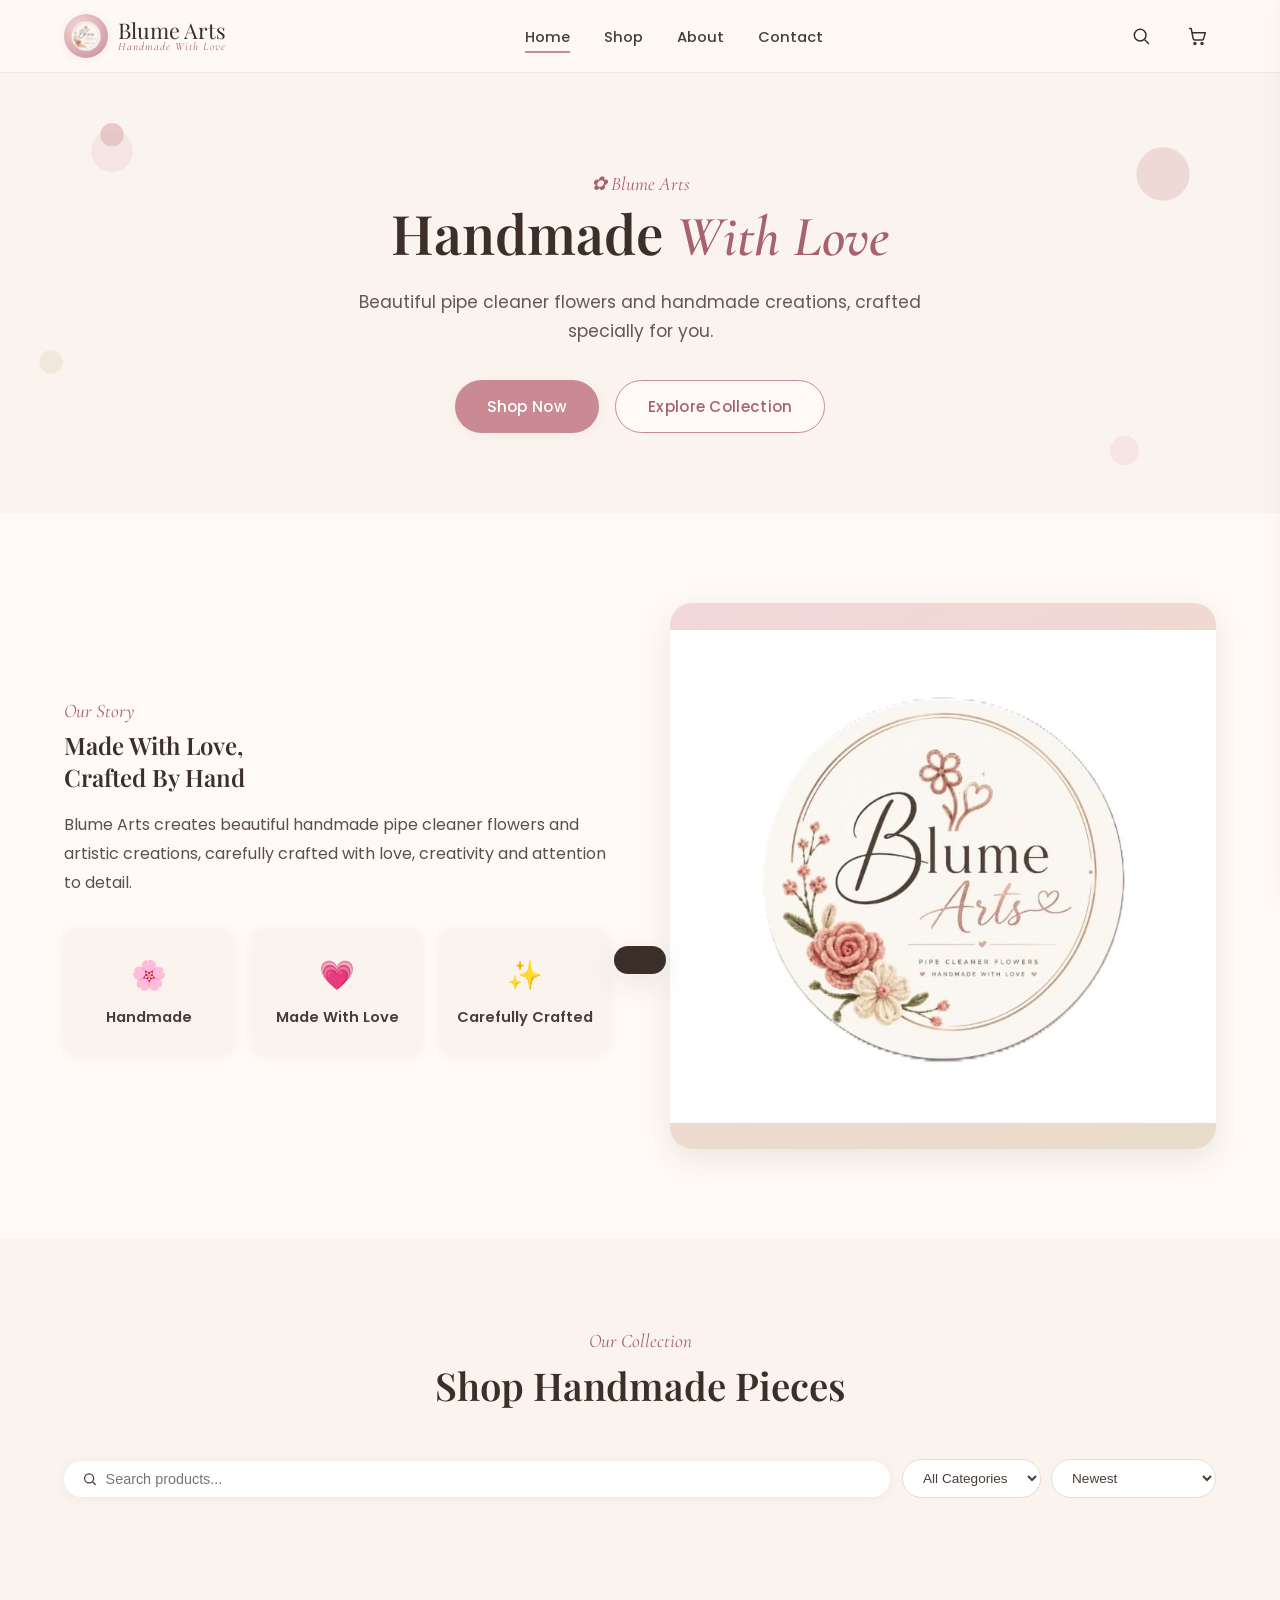
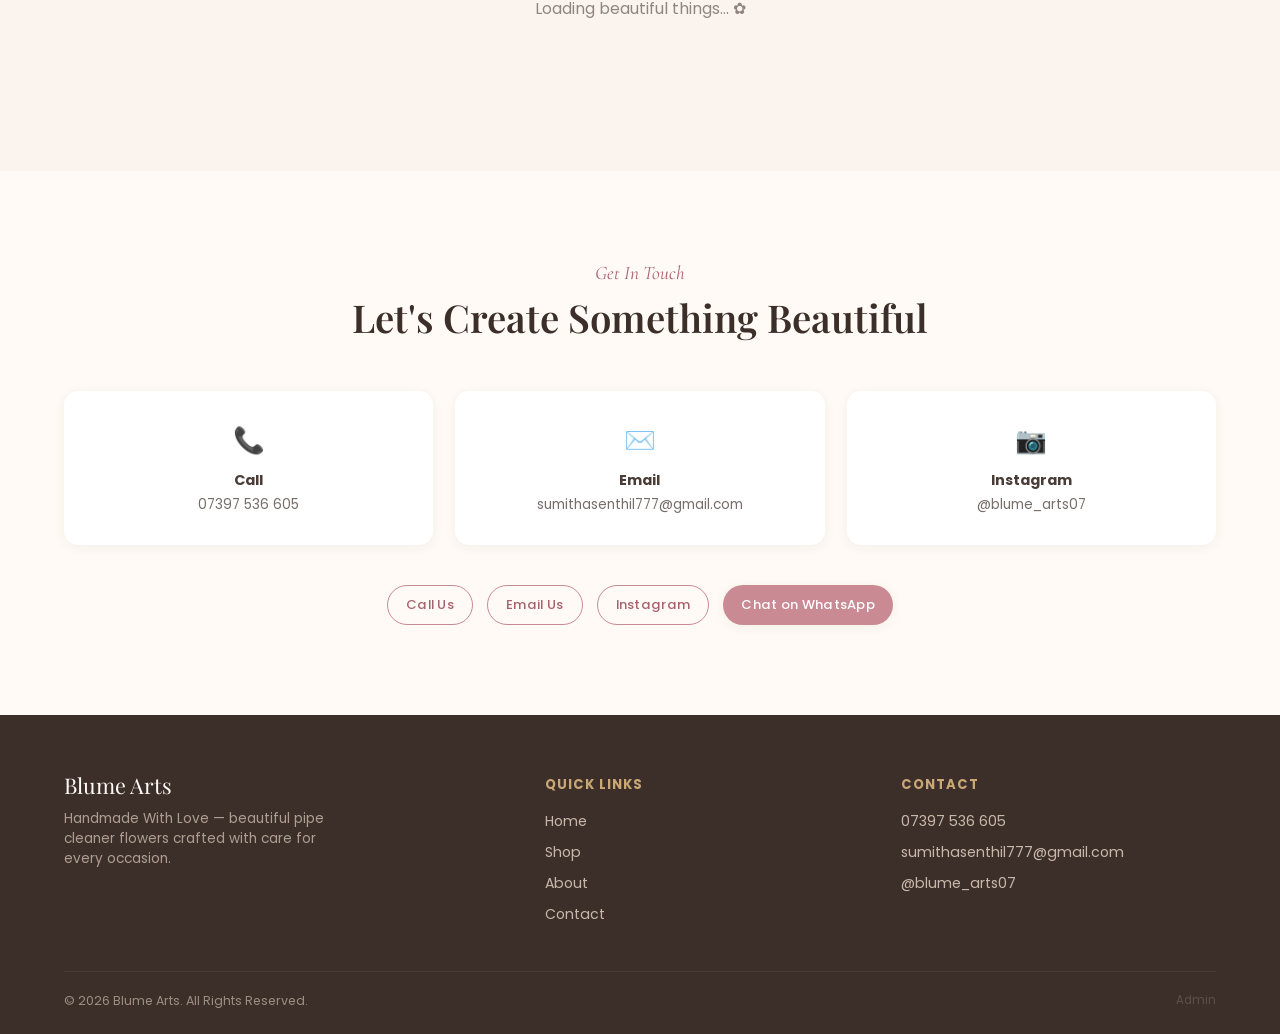
==== index.html @ 1208dd24 "first commit" ====
<!DOCTYPE html>
<html lang="en">
<head>
<meta charset="UTF-8">
<meta name="viewport" content="width=device-width, initial-scale=1.0">
<title>Blume Arts | Handmade Pipe Cleaner Flowers</title>
<meta name="description" content="Handmade pipe cleaner flowers and artistic creations, crafted with love by Blume Arts.">
<link rel="manifest" href="manifest.json">
<meta name="theme-color" content="#c98a94">
<link rel="stylesheet" href="css/style.css">
</head>
<body>

<!-- HEADER -->
<header>
  <nav class="nav">
    <a href="#home" class="brand">
      <div class="brand-mark"><img src="logo1.png" alt=""></div>
      <div class="brand-name">Blume Arts<small>Handmade With Love</small></div>
    </a>
    <ul class="nav-links">
      <li><a href="#home" class="active">Home</a></li>
      <li><a href="#shop">Shop</a></li>
      <li><a href="#about">About</a></li>
      <li><a href="#contact">Contact</a></li>
    </ul>
    <div class="nav-actions">
      <button class="icon-btn" id="searchToggle" aria-label="Search">
        <svg viewBox="0 0 24 24" fill="none" stroke-width="1.8" stroke-linecap="round"><circle cx="11" cy="11" r="7"/><path d="M21 21l-4.3-4.3"/></svg>
      </button>
      <button class="icon-btn" id="cartToggle" aria-label="Cart">
        <svg viewBox="0 0 24 24" fill="none" stroke-width="1.8" stroke-linecap="round" stroke-linejoin="round"><path d="M3 3h2l2.4 12.2a2 2 0 0 0 2 1.6h8.6a2 2 0 0 0 2-1.6L22 8H6"/><circle cx="9.5" cy="21" r="1.2"/><circle cx="18" cy="21" r="1.2"/></svg>
        <span class="badge" id="cartBadge" style="display:none">0</span>
      </button>
      <button class="hamburger" id="hamburger" aria-label="Menu"><span></span><span></span><span></span></button>
    </div>
  </nav>
  <div class="mobile-menu" id="mobileMenu">
    <a href="#home">Home</a><a href="#shop">Shop</a><a href="#about">About</a><a href="#contact">Contact</a>
  </div>
</header>

<!-- HERO -->
<section class="hero" id="home">
  <svg class="hero-petal p1" viewBox="0 0 60 60"><circle cx="30" cy="30" r="18" fill="#f3d7d9"/><circle cx="30" cy="16" r="10" fill="#c98a94" opacity=".8"/></svg>
  <svg class="hero-petal p2" viewBox="0 0 60 60"><circle cx="30" cy="30" r="14" fill="#e9dcc9"/></svg>
  <svg class="hero-petal p3" viewBox="0 0 60 60"><circle cx="30" cy="30" r="20" fill="#c98a94" opacity=".5"/></svg>
  <svg class="hero-petal p4" viewBox="0 0 60 60"><circle cx="30" cy="30" r="16" fill="#f3d7d9"/></svg>
  <div class="container hero-content">
    <span class="eyebrow">✿ Blume Arts</span>
    <h1>Handmade <span class="script">With Love</span></h1>
    <p>Beautiful pipe cleaner flowers and handmade creations, crafted specially for you.</p>
    <div class="hero-actions">
      <a href="#shop" class="btn btn-primary">Shop Now</a>
      <a href="#shop" class="btn btn-outline">Explore Collection</a>
    </div>
  </div>
</section>

<!-- ABOUT -->
<section class="about" id="about">
  <div class="container about-grid">
    <div class="about-text">
      <span class="eyebrow">Our Story</span>
      <h2>Made With Love,<br>Crafted By Hand</h2>
      <p>Blume Arts creates beautiful handmade pipe cleaner flowers and artistic creations, carefully crafted with love, creativity and attention to detail.</p>
      <div class="feature-cards">
        <div class="feature-card"><span class="emoji">🌸</span><h4>Handmade</h4></div>
        <div class="feature-card"><span class="emoji">💗</span><h4>Made With Love</h4></div>
        <div class="feature-card"><span class="emoji">✨</span><h4>Carefully Crafted</h4></div>
      </div>
    </div>
    <div class="about-visual"><span class="script"><img src="logo.jpeg" width="1000px" alt=""></span></div>
  </div>
</section>

<!-- SHOP -->
<section id="shop">
  <div class="container">
    <div class="section-title">
      <span class="eyebrow">Our Collection</span>
      <h2>Shop Handmade Pieces</h2>
    </div>
    <div class="shop-controls">
      <div class="search-box">
        <svg width="16" height="16" viewBox="0 0 24 24" fill="none" stroke="#4a3d38" stroke-width="2"><circle cx="11" cy="11" r="7"/><path d="M21 21l-4.3-4.3"/></svg>
        <input type="text" id="searchInput" placeholder="Search products...">
      </div>
      <div class="filter-row">
        <select id="categoryFilter"><option value="">All Categories</option></select>
        <select id="sortFilter">
          <option value="newest">Newest</option>
          <option value="featured">Featured</option>
          <option value="price-asc">Price: Low to High</option>
          <option value="price-desc">Price: High to Low</option>
        </select>
      </div>
    </div>
    <div class="product-grid" id="productGrid">
      <div class="empty-state">Loading beautiful things... ✿</div>
    </div>
  </div>
</section>

<!-- CONTACT -->
<section id="contact" style="background:var(--ivory)">
  <div class="container">
    <div class="section-title">
      <span class="eyebrow">Get In Touch</span>
      <h2>Let's Create Something Beautiful</h2>
    </div>
    <div class="contact-grid">
      <div class="contact-card"><div class="ic">📞</div><h4>Call</h4><p id="contactPhone">07397 536 605</p></div>
      <div class="contact-card"><div class="ic">✉️</div><h4>Email</h4><p id="contactEmail">sumithasenthil777@gmail.com</p></div>
      <div class="contact-card"><div class="ic">📷</div><h4>Instagram</h4><p id="contactInsta">@blume_arts07</p></div>
    </div>
    <div class="contact-actions">
      <a href="#" id="callBtn" class="btn btn-outline btn-sm">Call Us</a>
      <a href="#" id="emailBtn" class="btn btn-outline btn-sm">Email Us</a>
      <a href="#" id="instaBtn" class="btn btn-outline btn-sm" target="_blank" rel="noopener">Instagram</a>
      <a href="#" id="waBtn" class="btn btn-primary btn-sm" target="_blank" rel="noopener">Chat on WhatsApp</a>
    </div>
  </div>
</section>

<!-- FOOTER -->
<footer>
  <div class="container">
    <div class="footer-grid">
      <div class="footer-brand">
        <div class="brand-name">Blume Arts</div>
        <p id="footerText">Handmade With Love — beautiful pipe cleaner flowers crafted with care for every occasion.</p>
      </div>
      <div>
        <h5>Quick Links</h5>
        <ul><li><a href="#home">Home</a></li><li><a href="#shop">Shop</a></li><li><a href="#about">About</a></li><li><a href="#contact">Contact</a></li></ul>
      </div>
      <div>
        <h5>Contact</h5>
        <ul><li id="footerPhone">07397 536 605</li><li id="footerEmail">sumithasenthil777@gmail.com</li><li><a id="footerInsta" href="#" target="_blank">@blume_arts07</a></li></ul>
      </div>
    </div>
    <div class="footer-bottom">
      <span>© 2026 Blume Arts. All Rights Reserved.</span>
      <a href="admin.html" class="admin-link">Admin</a>
    </div>
  </div>
</footer>

<!-- CART DRAWER -->
<div class="drawer-overlay" id="drawerOverlay"></div>
<aside class="cart-drawer" id="cartDrawer">
  <div class="cart-header"><h3>Your Cart</h3><button class="modal-close" id="closeCart">✕</button></div>
  <div class="cart-items" id="cartItems"></div>
  <div class="cart-footer" id="cartFooter" style="display:none">
    <div class="cart-row"><span>Subtotal</span><span id="cartSubtotal">₹0</span></div>
    <div class="cart-row" style="font-size:.78rem;opacity:.65">Delivery details shared on WhatsApp after order.</div>
    <div class="cart-row total"><span>Total</span><span id="cartTotal">₹0</span></div>
    <button class="btn btn-primary btn-block" id="checkoutBtn">Proceed to Checkout</button>
  </div>
</aside>

<!-- PRODUCT DETAIL MODAL -->
<div class="overlay" id="productOverlay">
  <div class="modal" style="max-width:820px">
    <button class="modal-close" id="closeProduct">✕</button>
    <div class="pd-grid">
      <div class="pd-img"><img id="pdImage" src="" alt=""></div>
      <div class="pd-body">
        <h2 id="pdName"></h2>
        <div class="pd-price" id="pdPrice"></div>
        <p class="desc" id="pdDesc"></p>
        <div id="pdOptions"></div>
        <div class="qty-row">
          <span style="font-weight:600;font-size:.85rem">Quantity</span>
          <div class="qty-control">
            <button id="pdMinus">−</button><span id="pdQty">1</span><button id="pdPlus">+</button>
          </div>
        </div>
        <div class="pd-total">Total: <b id="pdTotal">₹0</b></div>
        <div class="pd-actions">
          <button class="btn btn-outline btn-block" id="pdAddCart">Add to Cart</button>
          <button class="btn btn-primary btn-block" id="pdBuyNow">Buy Now</button>
        </div>
      </div>
    </div>
  </div>
</div>

<!-- CHECKOUT MODAL -->
<div class="overlay" id="checkoutOverlay">
  <div class="modal">
    <button class="modal-close" id="closeCheckout">✕</button>
    <div class="steps-bar" id="stepsBar">
      <div class="step-dot active" data-step="1">Order</div>
      <div class="step-dot" data-step="2">Details</div>
      <div class="step-dot" data-step="3">Address</div>
      <div class="step-dot" data-step="4">Notes</div>
      <div class="step-dot" data-step="5">Confirm</div>
    </div>
    <div class="checkout-body">
      <div class="checkout-step active" data-step="1">
        <h3 style="margin-bottom:16px">Order Details</h3>
        <div id="checkoutOrderLines"></div>
      </div>
      <div class="checkout-step" data-step="2">
        <h3 style="margin-bottom:16px">Customer Details</h3>
        <div class="form-row"><div class="form-group"><label>Full Name *</label><input id="custName"></div>
        <div class="form-group"><label>Mobile Number *</label><input id="custMobile" type="tel"></div></div>
        <div class="form-row"><div class="form-group"><label>WhatsApp Number *</label><input id="custWhatsapp" type="tel"></div>
        <div class="form-group"><label>Email</label><input id="custEmail" type="email"></div></div>
      </div>
      <div class="checkout-step" data-step="3">
        <h3 style="margin-bottom:16px">Delivery Address</h3>
        <div class="form-row"><div class="form-group"><label>House / Door No *</label><input id="addrHouse"></div>
        <div class="form-group"><label>Street *</label><input id="addrStreet"></div></div>
        <div class="form-row"><div class="form-group"><label>Area *</label><input id="addrArea"></div>
        <div class="form-group"><label>City *</label><input id="addrCity"></div></div>
        <div class="form-row"><div class="form-group"><label>District *</label><input id="addrDistrict"></div>
        <div class="form-group"><label>State *</label><input id="addrState"></div></div>
        <div class="form-row full"><div class="form-group"><label>Pincode *</label><input id="addrPincode"></div></div>
      </div>
      <div class="checkout-step" data-step="4">
        <h3 style="margin-bottom:16px">Special Instructions</h3>
        <div class="form-group"><label>Any special instructions? (optional)</label><textarea id="specialNotes" rows="5"></textarea></div>
      </div>
      <div class="checkout-step" data-step="5">
        <h3 style="margin-bottom:16px">Final Order Summary</h3>
        <div id="finalSummary"></div>
      </div>
      <div class="checkout-nav">
        <button class="btn btn-outline" id="backStep">Back</button>
        <button class="btn btn-primary" id="nextStep">Continue</button>
      </div>
    </div>
  </div>
</div>

<!-- ORDER CONFIRMATION -->
<div class="overlay" id="confirmOverlay">
  <div class="modal" style="max-width:480px">
    <div class="confirm-box">
      <div class="icon">❤️</div>
      <h2>Your Order Is Almost Complete</h2>
      <p>Your order details have been prepared in WhatsApp.</p>
      <p>Please press Send in WhatsApp to confirm your order.</p>
      <div class="order-id-tag" id="confirmOrderId">BA-00001</div>
      <div class="confirm-actions">
        <button class="btn btn-primary" id="openWhatsappBtn">Open WhatsApp</button>
        <button class="btn btn-outline" id="continueShoppingBtn">Continue Shopping</button>
      </div>
    </div>
  </div>
</div>

<div class="toast" id="toast"></div>

<script type="module" src="js/app.js"></script>
<script>
if ("serviceWorker" in navigator) {
  window.addEventListener("load", () => {
    navigator.serviceWorker.register("service-worker.js").catch(() => {});
  });
}
</script>
</body>
</html>
---- css/style.css ----
@import url('https://fonts.googleapis.com/css2?family=Playfair+Display:ital,wght@0,500;0,600;1,500&family=Cormorant+Garamond:ital,wght@0,600;1,600&family=Poppins:wght@300;400;500;600&display=swap');

:root{
  --cream:#fbf4ee; --ivory:#fffaf5; --blush:#f3d7d9; --dusty-rose:#c98a94;
  --rose-deep:#a8616f; --beige:#e9dcc9; --brown:#3c2f2a; --charcoal:#4a3d38;
  --gold:#c9a876; --white:#fff;
  --shadow-sm:0 2px 12px rgba(60,47,42,.06);
  --shadow-md:0 10px 30px rgba(60,47,42,.10);
  --radius:22px; --radius-sm:14px;
  --script:'Cormorant Garamond', serif; --serif:'Playfair Display', serif; --sans:'Poppins', sans-serif;
}
*{box-sizing:border-box; margin:0; padding:0;}
html{scroll-behavior:smooth;}
body{font-family:var(--sans); color:var(--charcoal); background:var(--cream); overflow-x:hidden;}
img{max-width:100%; display:block;}
a{text-decoration:none; color:inherit;}
ul{list-style:none;}
button{font-family:inherit; cursor:pointer; border:none; background:none;}
.container{max-width:1200px; margin:0 auto; padding:0 24px;}
.script{font-family:var(--script); font-style:italic;}
section{padding:90px 0;}
h1,h2,h3{font-family:var(--serif); font-weight:600; color:var(--brown);}
.eyebrow{font-family:var(--script); font-style:italic; color:var(--rose-deep); font-size:1.2rem; display:block; margin-bottom:6px;}
.section-title{text-align:center; margin-bottom:48px;}
.section-title h2{font-size:2.4rem;}

/* Buttons */
.btn{display:inline-flex; align-items:center; gap:8px; padding:14px 32px; border-radius:50px; font-weight:500; font-size:.95rem; transition:.25s ease; letter-spacing:.3px;}
.btn:active{transform:scale(.96);}
.btn-primary{background:var(--dusty-rose); color:var(--white); box-shadow:var(--shadow-sm);}
.btn-primary:hover{background:var(--rose-deep); box-shadow:var(--shadow-md);}
.btn-outline{border:1.5px solid var(--dusty-rose); color:var(--rose-deep); background:var(--ivory);}
.btn-outline:hover{background:var(--blush);}
.btn-sm{padding:9px 18px; font-size:.82rem; border-radius:40px;}
.btn-block{width:100%; justify-content:center;}

/* Header */
header{position:sticky; top:0; z-index:100; background:rgba(255,250,245,.9); backdrop-filter:blur(10px); box-shadow:0 1px 0 rgba(60,47,42,.06); transition:.3s;}
.nav{display:flex; align-items:center; justify-content:space-between; padding:14px 24px; max-width:1200px; margin:0 auto;}
.brand{display:flex; align-items:center; gap:10px;}
.brand-mark{width:44px; height:44px; border-radius:50%; background:radial-gradient(circle at 35% 30%, var(--blush), var(--dusty-rose)); display:flex; align-items:center; justify-content:center; color:#fff; font-family:var(--script); font-size:1.4rem; box-shadow:var(--shadow-sm);}
.brand-name{font-family:var(--serif); font-size:1.35rem; color:var(--brown); line-height:1;}
.brand-name small{display:block; font-family:var(--script); font-style:italic; font-size:.7rem; color:var(--rose-deep); letter-spacing:1px;}
.nav-links{display:flex; gap:34px;}
.nav-links a{font-size:.92rem; font-weight:500; position:relative; padding:4px 0;}
.nav-links a::after{content:'';position:absolute;left:0;bottom:-2px;height:1.5px;width:0;background:var(--dusty-rose);transition:.25s;}
.nav-links a:hover::after,.nav-links a.active::after{width:100%;}
.nav-actions{display:flex; align-items:center; gap:18px;}
.icon-btn{position:relative; width:38px; height:38px; display:flex; align-items:center; justify-content:center; border-radius:50%; transition:.2s;}
.icon-btn:hover{background:var(--blush);}
.icon-btn svg{width:20px; height:20px; stroke:var(--brown);}
.badge{position:absolute; top:-2px; right:-2px; background:var(--rose-deep); color:#fff; font-size:.62rem; width:17px; height:17px; border-radius:50%; display:flex; align-items:center; justify-content:center;}
.hamburger{display:none;}
.mobile-menu{display:none; flex-direction:column; gap:2px; padding:10px 24px 20px; background:var(--ivory);}
.mobile-menu a{padding:12px 0; border-bottom:1px solid var(--beige); font-weight:500;}
.mobile-menu.open{display:flex;}

/* Hero */
.hero{position:relative; padding:100px 0 80px; overflow:hidden; text-align:center;}
.hero-petal{position:absolute; opacity:.5; animation:float 9s ease-in-out infinite;}
.hero-petal.p1{top:10%; left:6%; width:70px; animation-delay:0s;}
.hero-petal.p2{top:60%; left:2%; width:50px; animation-delay:2s;}
.hero-petal.p3{top:14%; right:6%; width:80px; animation-delay:1s;}
.hero-petal.p4{bottom:8%; right:10%; width:55px; animation-delay:3s;}
@keyframes float{0%,100%{transform:translateY(0) rotate(0deg);}50%{transform:translateY(-18px) rotate(8deg);}}
.hero-content{position:relative; z-index:2; max-width:680px; margin:0 auto; animation:fadeUp .9s ease both;}
@keyframes fadeUp{from{opacity:0; transform:translateY(24px);}to{opacity:1; transform:translateY(0);}}
.hero h1{font-size:3.4rem; line-height:1.15; margin-bottom:18px;}
.hero h1 .script{color:var(--rose-deep); font-size:1.05em;}
.hero p{font-size:1.08rem; color:var(--charcoal); opacity:.85; margin-bottom:34px; line-height:1.7;}
.hero-actions{display:flex; gap:16px; justify-content:center; flex-wrap:wrap;}

/* About / features */
.about{background:var(--ivory);}
.about-grid{display:grid; grid-template-columns:1fr 1fr; gap:60px; align-items:center;}
.about-text p{margin:18px 0 30px; line-height:1.8; color:var(--charcoal); opacity:.9;}
.feature-cards{display:grid; grid-template-columns:repeat(3,1fr); gap:18px;}
.feature-card{background:var(--cream); border-radius:var(--radius-sm); padding:26px 16px; text-align:center; box-shadow:var(--shadow-sm); transition:.3s;}
.feature-card:hover{transform:translateY(-6px); box-shadow:var(--shadow-md);}
.feature-card .emoji{font-size:1.8rem; display:block; margin-bottom:10px;}
.feature-card h4{font-family:var(--sans); font-size:.92rem; font-weight:600;}
.about-visual{aspect-ratio:1/1; border-radius:var(--radius); background:linear-gradient(145deg,var(--blush),var(--beige)); display:flex; align-items:center; justify-content:center; box-shadow:var(--shadow-md);}
.about-visual span{font-family:var(--script); font-style:italic; font-size:2.6rem; color:var(--rose-deep);}

/* Shop */
.shop-controls{display:flex; flex-wrap:wrap; gap:12px; align-items:center; justify-content:space-between; margin-bottom:38px;}
.search-box{flex:1; min-width:220px; display:flex; align-items:center; gap:8px; background:var(--white); border-radius:40px; padding:10px 18px; box-shadow:var(--shadow-sm);}
.search-box input{border:none; outline:none; width:100%; background:none; font-size:.9rem;}
.filter-row{display:flex; gap:10px; flex-wrap:wrap;}
select{padding:10px 16px; border-radius:40px; border:1px solid var(--beige); background:var(--white); font-size:.85rem; color:var(--charcoal);}
.product-grid{display:grid; grid-template-columns:repeat(auto-fill,minmax(250px,1fr)); gap:26px;}
.product-card{background:var(--white); border-radius:var(--radius); overflow:hidden; box-shadow:var(--shadow-sm); transition:.35s; opacity:0; animation:fadeUp .6s ease forwards;}
.product-card:hover{transform:translateY(-8px); box-shadow:var(--shadow-md);}
.product-img-wrap{aspect-ratio:1/1; overflow:hidden; position:relative; background:var(--blush);}
.product-img-wrap img{width:100%; height:100%; object-fit:cover; transition:.5s;}
.product-card:hover .product-img-wrap img{transform:scale(1.08);}
.product-badge{position:absolute; top:12px; left:12px; background:var(--gold); color:#fff; font-size:.68rem; padding:4px 10px; border-radius:20px; font-weight:600;}
.product-info{padding:18px 18px 20px;}
.product-info h3{font-size:1.02rem; font-family:var(--sans); font-weight:600; margin-bottom:4px;}
.product-info .desc{font-size:.82rem; color:var(--charcoal); opacity:.7; margin-bottom:10px; min-height:34px;}
.price-row{display:flex; align-items:center; justify-content:space-between; margin-bottom:14px;}
.price{font-family:var(--sans); font-size:1.15rem; color:var(--rose-deep); font-weight:600;}
.stock-tag{font-size:.72rem; color:#7a9a6f;}
.stock-tag.out{color:#c0524f;}
.card-actions{display:flex; gap:8px;}
.card-actions .btn{flex:1; padding:10px; font-size:.78rem; text-align:center; justify-content:center;}
.empty-state{text-align:center; padding:60px 20px; color:var(--charcoal); opacity:.6; grid-column:1/-1;}

/* Modal base */
.overlay{position:fixed; inset:0; background:rgba(60,47,42,.45); backdrop-filter:blur(2px); display:none; align-items:center; justify-content:center; z-index:300; padding:20px;}
.overlay.open{display:flex; animation:fadeIn .25s ease;}
@keyframes fadeIn{from{opacity:0;}to{opacity:1;}}
.modal{background:var(--ivory); border-radius:var(--radius); max-width:900px; width:100%; max-height:88vh; overflow-y:auto; position:relative; animation:fadeUp .3s ease; box-shadow:var(--shadow-md);}
.modal-close{position:absolute; top:16px; right:16px; width:34px; height:34px; border-radius:50%; background:var(--white); display:flex; align-items:center; justify-content:center; z-index:5; box-shadow:var(--shadow-sm);}

/* Product modal */
.pd-grid{display:grid; grid-template-columns:1fr 1fr;}
.pd-img{aspect-ratio:1/1; background:var(--blush);}
.pd-img img{width:100%; height:100%; object-fit:cover;}
.pd-body{padding:36px;}
.pd-body h2{font-size:1.6rem; margin-bottom:8px;}
.pd-price{font-family:var(--sans); color:var(--rose-deep); font-weight:600; font-size:1.4rem; margin-bottom:14px;}
.pd-body .desc{line-height:1.7; opacity:.85; margin-bottom:18px; font-size:.92rem;}
.option-group{margin-bottom:18px;}
.option-group label{display:block; font-size:.78rem; font-weight:600; text-transform:uppercase; letter-spacing:.5px; color:var(--rose-deep); margin-bottom:8px;}
.chip-row{display:flex; gap:8px; flex-wrap:wrap;}
.chip{padding:7px 16px; border-radius:20px; border:1.5px solid var(--beige); font-size:.82rem; transition:.2s;}
.chip.selected{background:var(--dusty-rose); color:#fff; border-color:var(--dusty-rose);}
.qty-row{display:flex; align-items:center; gap:14px; margin-bottom:18px;}
.qty-control{display:flex; align-items:center; border:1.5px solid var(--beige); border-radius:40px; overflow:hidden;}
.qty-control button{width:36px; height:36px; font-size:1.1rem; color:var(--rose-deep);}
.qty-control span{width:36px; text-align:center; font-weight:600;}
.pd-total{font-size:.95rem; margin-bottom:20px;}
.pd-total b{color:var(--rose-deep); font-family:var(--serif); font-size:1.2rem;}
.pd-actions{display:flex; gap:12px;}

/* Cart drawer */
.drawer-overlay{position:fixed; inset:0; background:rgba(60,47,42,.4); display:none; z-index:290;}
.drawer-overlay.open{display:block;}
.cart-drawer{position:fixed; top:0; right:-420px; width:400px; max-width:92vw; height:100%; background:var(--ivory); z-index:295; transition:.35s ease; display:flex; flex-direction:column; box-shadow:-8px 0 30px rgba(0,0,0,.1);}
.cart-drawer.open{right:0;}
.cart-header{display:flex; justify-content:space-between; align-items:center; padding:22px 24px; border-bottom:1px solid var(--beige);}
.cart-header h3{font-size:1.2rem;}
.cart-items{flex:1; overflow-y:auto; padding:14px 24px;}
.cart-item{display:flex; gap:12px; padding:14px 0; border-bottom:1px solid var(--beige);}
.cart-item img{width:64px; height:64px; border-radius:12px; object-fit:cover;}
.cart-item-info{flex:1;}
.cart-item-info h4{font-size:.88rem; font-weight:600;}
.cart-item-info .meta{font-size:.72rem; opacity:.6; margin:2px 0 6px;}
.cart-item-controls{display:flex; align-items:center; justify-content:space-between;}
.cart-item .remove{font-size:.72rem; color:var(--rose-deep); text-decoration:underline;}
.cart-footer{padding:20px 24px; border-top:1px solid var(--beige);}
.cart-row{display:flex; justify-content:space-between; margin-bottom:8px; font-size:.9rem;}
.cart-row.total{font-size:1.1rem; font-weight:600; color:var(--rose-deep); font-family:var(--serif);}
.cart-empty{text-align:center; opacity:.6; padding:60px 20px; font-size:.9rem;}

/* Checkout */
.steps-bar{display:flex; justify-content:space-between; padding:24px 36px 0; gap:6px;}
.step-dot{flex:1; text-align:center; font-size:.7rem; color:var(--beige); font-weight:600; position:relative;}
.step-dot::before{content:'';display:block; width:26px; height:26px; border-radius:50%; background:var(--beige); margin:0 auto 6px; line-height:26px; color:#fff;}
.step-dot.active{color:var(--rose-deep);}
.step-dot.active::before{background:var(--dusty-rose);}
.step-dot.done::before{background:#8fae82;}
.checkout-body{padding:30px 36px 36px;}
.checkout-step{display:none;}
.checkout-step.active{display:block; animation:fadeUp .35s ease;}
.form-row{display:grid; grid-template-columns:1fr 1fr; gap:14px; margin-bottom:14px;}
.form-row.full{grid-template-columns:1fr;}
.form-group label{display:block; font-size:.78rem; font-weight:600; margin-bottom:6px; opacity:.75;}
.form-group input,.form-group textarea,.form-group select{width:100%; padding:12px 14px; border:1.5px solid var(--beige); border-radius:12px; font-family:inherit; font-size:.9rem; background:var(--white);}
.form-group input:focus,.form-group textarea:focus{outline:none; border-color:var(--dusty-rose);}
.checkout-nav{display:flex; justify-content:space-between; margin-top:26px;}
.order-line{display:flex; justify-content:space-between; padding:10px 0; border-bottom:1px solid var(--beige); font-size:.88rem;}
.summary-block{background:var(--cream); border-radius:14px; padding:18px 20px; margin-bottom:16px;}
.summary-block h4{font-size:.85rem; color:var(--rose-deep); margin-bottom:10px; text-transform:uppercase; letter-spacing:.5px;}
.summary-block p{font-size:.88rem; line-height:1.6;}

/* Confirmation */
.confirm-box{text-align:center; padding:50px 36px;}
.confirm-box .icon{font-size:3.2rem; margin-bottom:16px;}
.confirm-box h2{margin-bottom:10px;}
.confirm-box p{opacity:.75; margin-bottom:6px;}
.order-id-tag{display:inline-block; margin:18px 0 26px; padding:10px 24px; background:var(--blush); border-radius:40px; font-family:var(--serif); font-weight:600; color:var(--rose-deep);}
.confirm-actions{display:flex; gap:14px; justify-content:center; flex-wrap:wrap;}

/* Contact */
.contact-grid{display:grid; grid-template-columns:repeat(3,1fr); gap:22px; margin-bottom:40px;}
.contact-card{background:var(--white); border-radius:var(--radius-sm); padding:30px 20px; text-align:center; box-shadow:var(--shadow-sm);}
.contact-card .ic{font-size:1.6rem; margin-bottom:10px;}
.contact-card h4{font-size:.9rem; margin-bottom:4px;}
.contact-card p{font-size:.85rem; opacity:.75;}
.contact-actions{display:flex; gap:14px; justify-content:center; flex-wrap:wrap;}

/* Footer */
footer{background:var(--brown); color:var(--beige); padding:60px 0 24px;}
.footer-grid{display:grid; grid-template-columns:1.4fr 1fr 1fr; gap:40px; margin-bottom:36px;}
.footer-brand .brand-name{color:var(--ivory);}
.footer-brand p{margin-top:12px; opacity:.65; font-size:.85rem; max-width:280px;}
footer h5{font-size:.82rem; text-transform:uppercase; letter-spacing:1px; margin-bottom:16px; color:var(--gold);}
footer li{margin-bottom:10px; font-size:.88rem; opacity:.8;}
footer li a:hover{opacity:1; color:var(--gold);}
.footer-bottom{border-top:1px solid rgba(255,255,255,.1); padding-top:20px; display:flex; justify-content:space-between; flex-wrap:wrap; gap:10px; font-size:.78rem; opacity:.55;}
.admin-link{opacity:.35; font-size:.72rem;}
.admin-link:hover{opacity:.7;}

.toast{position:fixed; bottom:26px; left:50%; transform:translateX(-50%) translateY(100px); background:var(--brown); color:#fff; padding:14px 26px; border-radius:40px; font-size:.85rem; z-index:400; transition:.3s; box-shadow:var(--shadow-md);}
.toast.show{transform:translateX(-50%) translateY(0);}

/* Responsive */
@media (max-width:880px){
  .about-grid{grid-template-columns:1fr;}
  .contact-grid{grid-template-columns:1fr;}
  .footer-grid{grid-template-columns:1fr; gap:26px;}
  .pd-grid{grid-template-columns:1fr;}
}
@media (max-width:720px){
  .nav-links{display:none;}
  .hamburger{display:flex; flex-direction:column; gap:4px; width:24px;}
  .hamburger span{height:2px; background:var(--brown); border-radius:2px;}
  .hero h1{font-size:2.3rem;}
  section{padding:60px 0;}
  .feature-cards{grid-template-columns:1fr; gap:12px;}
}
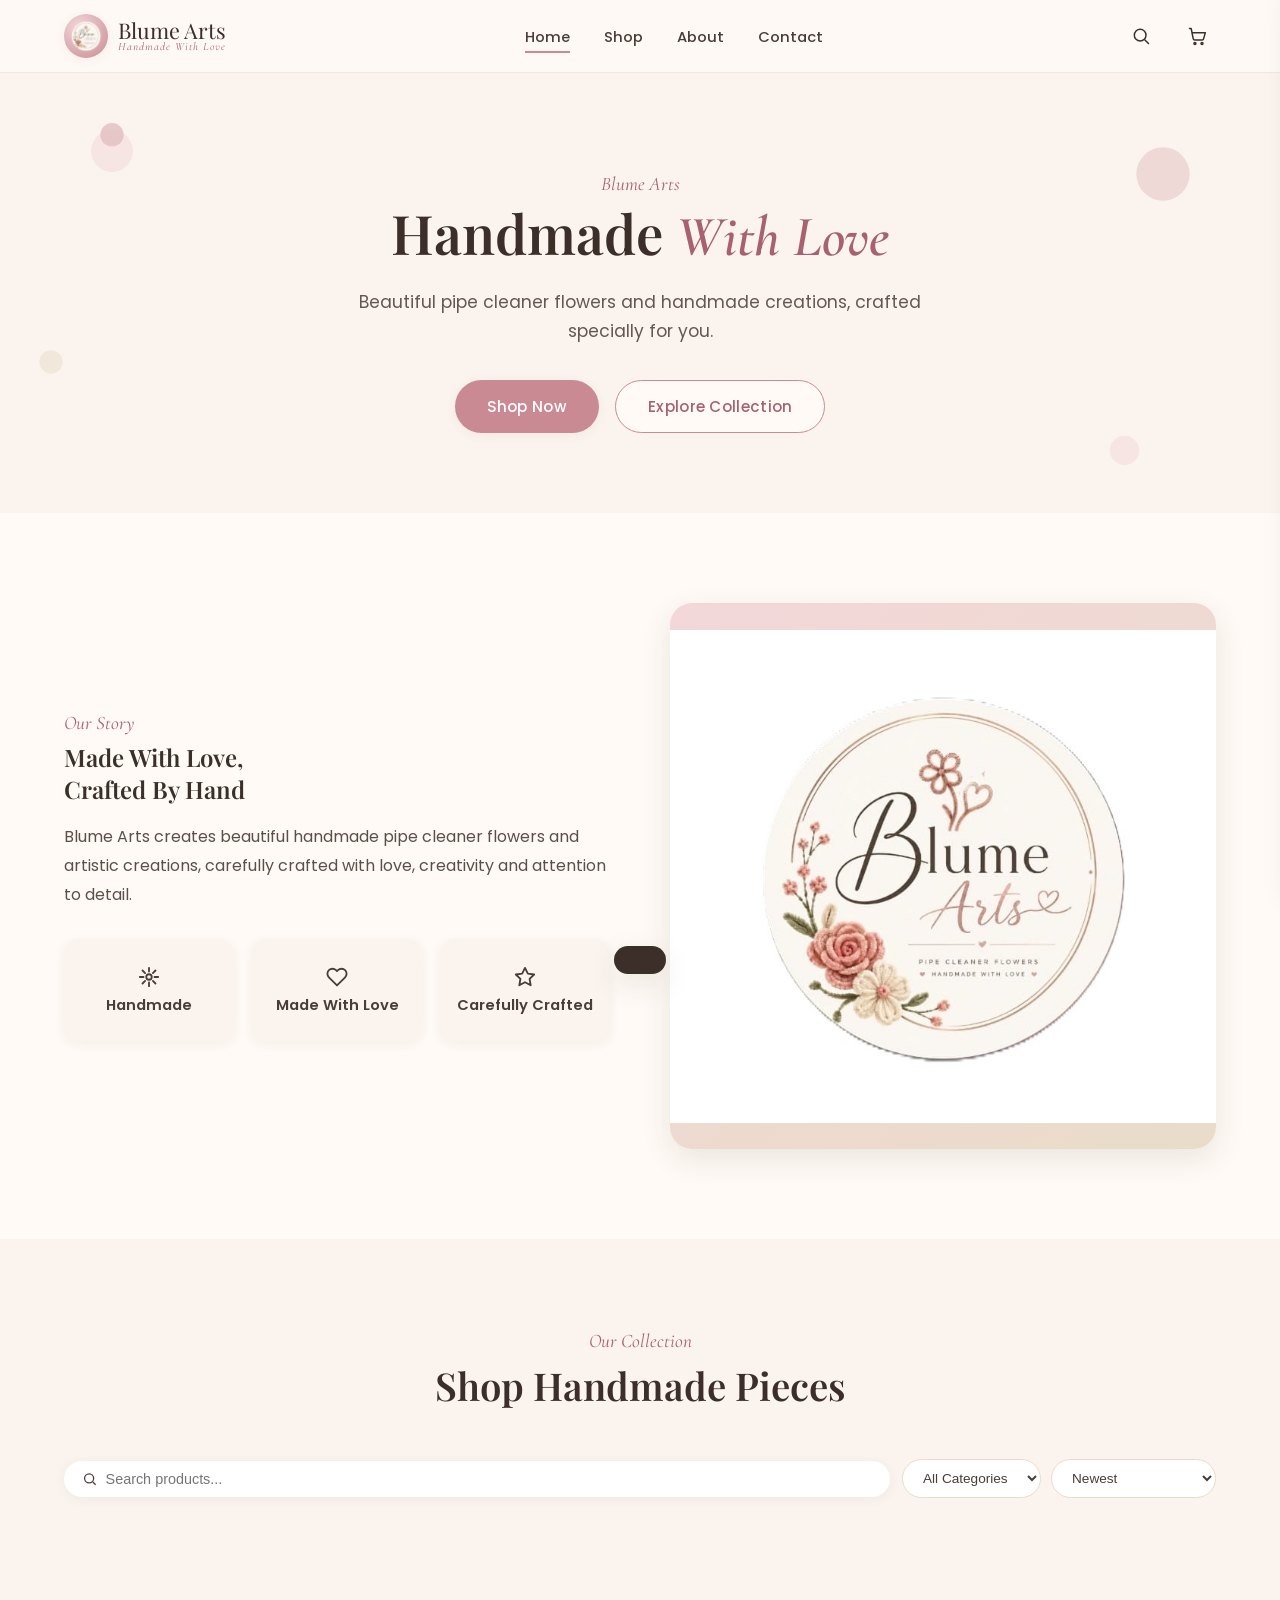
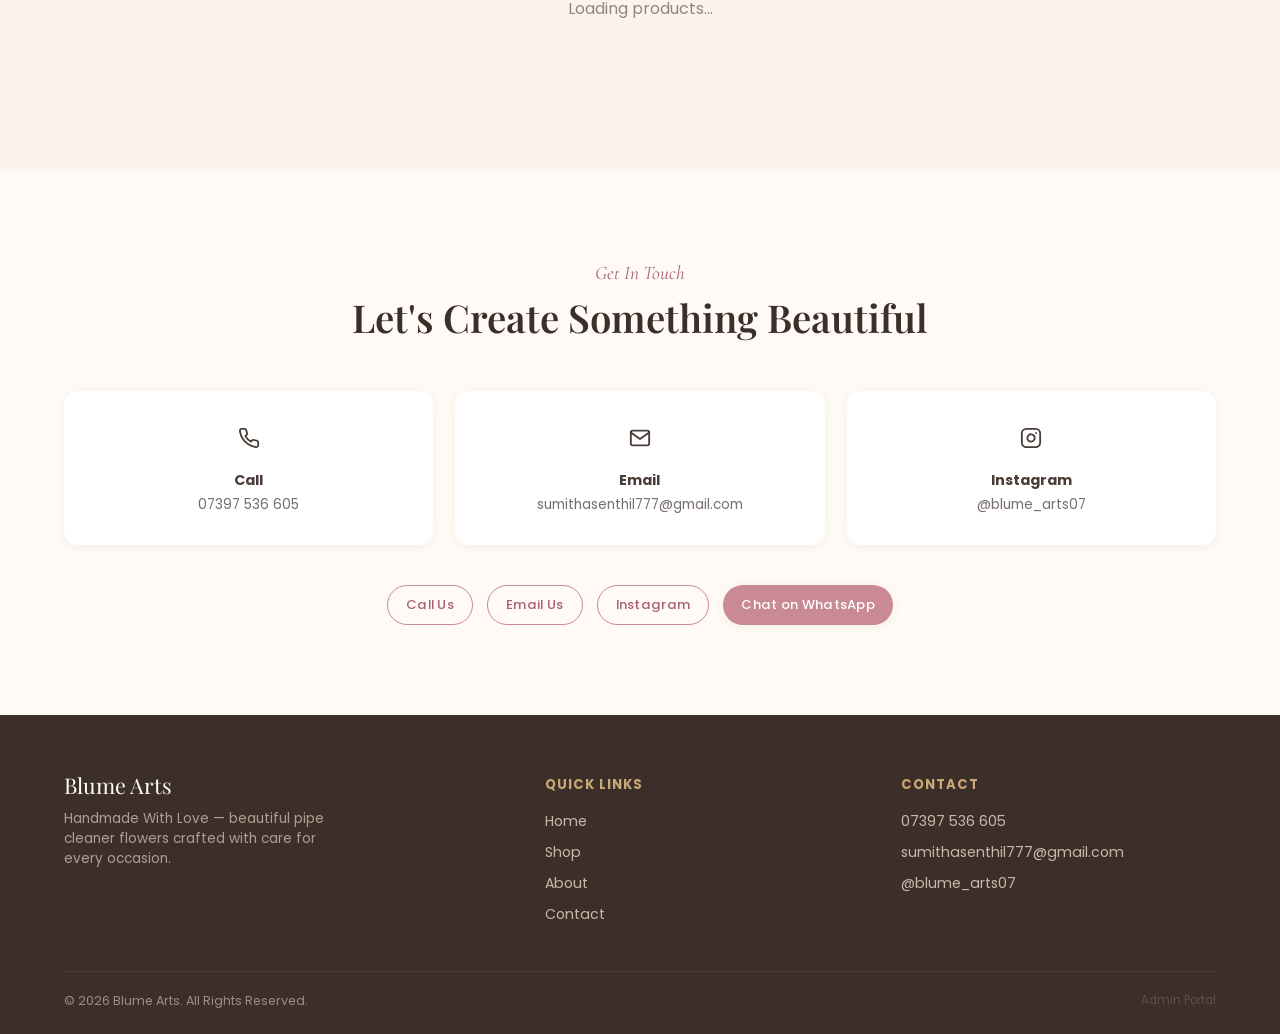
==== commit aed99da3: "Add files via upload" ====
--- a/index.html
+++ b/index.html
@@ -7,7 +7,7 @@
 <meta name="description" content="Handmade pipe cleaner flowers and artistic creations, crafted with love by Blume Arts.">
 <link rel="manifest" href="manifest.json">
 <meta name="theme-color" content="#c98a94">
-<link rel="stylesheet" href="css/style.css">
+<link rel="stylesheet" href="css/style.css?v=2.0">
 </head>
 <body>
 
@@ -15,7 +15,7 @@
 <header>
   <nav class="nav">
     <a href="#home" class="brand">
-      <div class="brand-mark"><img src="logo1.png" alt=""></div>
+      <div class="brand-mark"><img src="logo1.png" alt="Blume Arts Logo"></div>
       <div class="brand-name">Blume Arts<small>Handmade With Love</small></div>
     </a>
     <ul class="nav-links">
@@ -47,7 +47,7 @@
   <svg class="hero-petal p3" viewBox="0 0 60 60"><circle cx="30" cy="30" r="20" fill="#c98a94" opacity=".5"/></svg>
   <svg class="hero-petal p4" viewBox="0 0 60 60"><circle cx="30" cy="30" r="16" fill="#f3d7d9"/></svg>
   <div class="container hero-content">
-    <span class="eyebrow">✿ Blume Arts</span>
+    <span class="eyebrow">Blume Arts</span>
     <h1>Handmade <span class="script">With Love</span></h1>
     <p>Beautiful pipe cleaner flowers and handmade creations, crafted specially for you.</p>
     <div class="hero-actions">
@@ -65,12 +65,27 @@
       <h2>Made With Love,<br>Crafted By Hand</h2>
       <p>Blume Arts creates beautiful handmade pipe cleaner flowers and artistic creations, carefully crafted with love, creativity and attention to detail.</p>
       <div class="feature-cards">
-        <div class="feature-card"><span class="emoji">🌸</span><h4>Handmade</h4></div>
-        <div class="feature-card"><span class="emoji">💗</span><h4>Made With Love</h4></div>
-        <div class="feature-card"><span class="emoji">✨</span><h4>Carefully Crafted</h4></div>
-      </div>
-    </div>
-    <div class="about-visual"><span class="script"><img src="logo.jpeg" width="1000px" alt=""></span></div>
+        <div class="feature-card">
+          <span class="ic-svg">
+            <svg width="22" height="22" viewBox="0 0 24 24" fill="none" stroke="currentColor" stroke-width="2" stroke-linecap="round" stroke-linejoin="round"><circle cx="12" cy="12" r="3"></circle><path d="M12 2v4M12 18v4M4.93 4.93l2.83 2.83M16.24 16.24l2.83 2.83M2 12h4M18 12h4M4.93 19.07l2.83-2.83M16.24 7.76l2.83-2.83"></path></svg>
+          </span>
+          <h4>Handmade</h4>
+        </div>
+        <div class="feature-card">
+          <span class="ic-svg">
+            <svg width="22" height="22" viewBox="0 0 24 24" fill="none" stroke="currentColor" stroke-width="2" stroke-linecap="round" stroke-linejoin="round"><path d="M20.84 4.61a5.5 5.5 0 0 0-7.78 0L12 5.67l-1.06-1.06a5.5 5.5 0 0 0-7.78 7.78l1.06 1.06L12 21.23l7.78-7.78 1.06-1.06a5.5 5.5 0 0 0 0-7.78z"></path></svg>
+          </span>
+          <h4>Made With Love</h4>
+        </div>
+        <div class="feature-card">
+          <span class="ic-svg">
+            <svg width="22" height="22" viewBox="0 0 24 24" fill="none" stroke="currentColor" stroke-width="2" stroke-linecap="round" stroke-linejoin="round"><polygon points="12 2 15.09 8.26 22 9.27 17 14.14 18.18 21.02 12 17.77 5.82 21.02 7 14.14 2 9.27 8.91 8.26 12 2"></polygon></svg>
+          </span>
+          <h4>Carefully Crafted</h4>
+        </div>
+      </div>
+    </div>
+    <div class="about-visual"><span class="script"><img src="logo.jpeg" width="1000px" alt="Blume Arts Logo"></span></div>
   </div>
 </section>
 
@@ -97,7 +112,7 @@
       </div>
     </div>
     <div class="product-grid" id="productGrid">
-      <div class="empty-state">Loading beautiful things... ✿</div>
+      <div class="empty-state">Loading products...</div>
     </div>
   </div>
 </section>
@@ -110,9 +125,24 @@
       <h2>Let's Create Something Beautiful</h2>
     </div>
     <div class="contact-grid">
-      <div class="contact-card"><div class="ic">📞</div><h4>Call</h4><p id="contactPhone">07397 536 605</p></div>
-      <div class="contact-card"><div class="ic">✉️</div><h4>Email</h4><p id="contactEmail">sumithasenthil777@gmail.com</p></div>
-      <div class="contact-card"><div class="ic">📷</div><h4>Instagram</h4><p id="contactInsta">@blume_arts07</p></div>
+      <div class="contact-card">
+        <div class="ic">
+          <svg width="22" height="22" viewBox="0 0 24 24" fill="none" stroke="currentColor" stroke-width="2" stroke-linecap="round" stroke-linejoin="round"><path d="M22 16.92v3a2 2 0 0 1-2.18 2 19.79 19.79 0 0 1-8.63-3.07 19.5 19.5 0 0 1-6-6 19.79 19.79 0 0 1-3.07-8.67A2 2 0 0 1 4.11 2h3a2 2 0 0 1 2 1.72 12.84 12.84 0 0 0 .7 2.81 2 2 0 0 1-.45 2.11L8.09 9.91a16 16 0 0 0 6 6l1.27-1.27a2 2 0 0 1 2.11-.45 12.84 12.84 0 0 0 2.81.7A2 2 0 0 1 22 16.92z"></path></svg>
+        </div>
+        <h4>Call</h4><p id="contactPhone">07397 536 605</p>
+      </div>
+      <div class="contact-card">
+        <div class="ic">
+          <svg width="22" height="22" viewBox="0 0 24 24" fill="none" stroke="currentColor" stroke-width="2" stroke-linecap="round" stroke-linejoin="round"><path d="M4 4h16c1.1 0 2 .9 2 2v12c0 1.1-.9 2-2 2H4c-1.1 0-2-.9-2-2V6c0-1.1.9-2 2-2z"></path><polyline points="22,6 12,13 2,6"></polyline></svg>
+        </div>
+        <h4>Email</h4><p id="contactEmail">sumithasenthil777@gmail.com</p>
+      </div>
+      <div class="contact-card">
+        <div class="ic">
+          <svg width="22" height="22" viewBox="0 0 24 24" fill="none" stroke="currentColor" stroke-width="2" stroke-linecap="round" stroke-linejoin="round"><rect x="2" y="2" width="20" height="20" rx="5" ry="5"></rect><path d="M16 11.37A4 4 0 1 1 12.63 8 4 4 0 0 1 16 11.37z"></path><line x1="17.5" y1="6.5" x2="17.51" y2="6.5"></line></svg>
+        </div>
+        <h4>Instagram</h4><p id="contactInsta">@blume_arts07</p>
+      </div>
     </div>
     <div class="contact-actions">
       <a href="#" id="callBtn" class="btn btn-outline btn-sm">Call Us</a>
@@ -142,7 +172,7 @@
     </div>
     <div class="footer-bottom">
       <span>© 2026 Blume Arts. All Rights Reserved.</span>
-      <a href="admin.html" class="admin-link">Admin</a>
+      <a href="admin.html" class="admin-link">Admin Portal</a>
     </div>
   </div>
 </footer>
@@ -150,12 +180,35 @@
 <!-- CART DRAWER -->
 <div class="drawer-overlay" id="drawerOverlay"></div>
 <aside class="cart-drawer" id="cartDrawer">
-  <div class="cart-header"><h3>Your Cart</h3><button class="modal-close" id="closeCart">✕</button></div>
+  <div class="cart-header">
+    <h3>Your Cart</h3>
+    <button class="modal-close" id="closeCart" aria-label="Close Cart">
+      <svg width="14" height="14" viewBox="0 0 24 24" fill="none" stroke="currentColor" stroke-width="2.5"><line x1="18" y1="6" x2="6" y2="18"></line><line x1="6" y1="6" x2="18" y2="18"></line></svg>
+    </button>
+  </div>
   <div class="cart-items" id="cartItems"></div>
   <div class="cart-footer" id="cartFooter" style="display:none">
-    <div class="cart-row"><span>Subtotal</span><span id="cartSubtotal">₹0</span></div>
-    <div class="cart-row" style="font-size:.78rem;opacity:.65">Delivery details shared on WhatsApp after order.</div>
-    <div class="cart-row total"><span>Total</span><span id="cartTotal">₹0</span></div>
+    <div class="cart-row">
+      <span class="cart-label-with-icon">
+        <svg width="15" height="15" viewBox="0 0 24 24" fill="none" stroke="currentColor" stroke-width="2" stroke-linecap="round" stroke-linejoin="round"><path d="M6 2L3 6v14a2 2 0 0 0 2 2h14a2 2 0 0 0 2-2V6l-3-4z"></path><line x1="3" y1="6" x2="21" y2="6"></line><path d="M16 10a4 4 0 0 1-8 0"></path></svg>
+        Subtotal
+      </span>
+      <span id="cartSubtotal">₹0</span>
+    </div>
+    <div class="cart-row">
+      <span class="cart-label-with-icon">
+        <svg width="15" height="15" viewBox="0 0 24 24" fill="none" stroke="currentColor" stroke-width="2" stroke-linecap="round" stroke-linejoin="round"><rect x="1" y="3" width="15" height="13"></rect><polygon points="16 8 20 8 23 11 23 16 16 16 16 8"></polygon><circle cx="5.5" cy="18.5" r="2.5"></circle><circle cx="18.5" cy="18.5" r="2.5"></circle></svg>
+        Delivery Charge
+      </span>
+      <span id="cartDeliveryCharge">₹0</span>
+    </div>
+    <div class="cart-row total">
+      <span class="cart-label-with-icon">
+        <svg width="16" height="16" viewBox="0 0 24 24" fill="none" stroke="currentColor" stroke-width="2" stroke-linecap="round" stroke-linejoin="round"><rect x="2" y="4" width="20" height="16" rx="2"></rect><circle cx="12" cy="12" r="3"></circle></svg>
+        Total
+      </span>
+      <span id="cartTotal">₹0</span>
+    </div>
     <button class="btn btn-primary btn-block" id="checkoutBtn">Proceed to Checkout</button>
   </div>
 </aside>
@@ -163,7 +216,9 @@
 <!-- PRODUCT DETAIL MODAL -->
 <div class="overlay" id="productOverlay">
   <div class="modal" style="max-width:820px">
-    <button class="modal-close" id="closeProduct">✕</button>
+    <button class="modal-close" id="closeProduct" aria-label="Close Modal">
+      <svg width="14" height="14" viewBox="0 0 24 24" fill="none" stroke="currentColor" stroke-width="2.5"><line x1="18" y1="6" x2="6" y2="18"></line><line x1="6" y1="6" x2="18" y2="18"></line></svg>
+    </button>
     <div class="pd-grid">
       <div class="pd-img"><img id="pdImage" src="" alt=""></div>
       <div class="pd-body">
@@ -179,7 +234,10 @@
         </div>
         <div class="pd-total">Total: <b id="pdTotal">₹0</b></div>
         <div class="pd-actions">
-          <button class="btn btn-outline btn-block" id="pdAddCart">Add to Cart</button>
+          <button class="btn btn-outline btn-block" id="pdAddCart">
+            <svg width="15" height="15" viewBox="0 0 24 24" fill="none" stroke="currentColor" stroke-width="2" stroke-linecap="round" stroke-linejoin="round"><circle cx="9" cy="21" r="1"/><circle cx="20" cy="21" r="1"/><path d="M1 1h4l2.68 13.39a2 2 0 0 0 2 1.61h9.72a2 2 0 0 0 2-1.61L23 6H6"/></svg>
+            Add to Cart
+          </button>
           <button class="btn btn-primary btn-block" id="pdBuyNow">Buy Now</button>
         </div>
       </div>
@@ -190,7 +248,9 @@
 <!-- CHECKOUT MODAL -->
 <div class="overlay" id="checkoutOverlay">
   <div class="modal">
-    <button class="modal-close" id="closeCheckout">✕</button>
+    <button class="modal-close" id="closeCheckout" aria-label="Close Checkout">
+      <svg width="14" height="14" viewBox="0 0 24 24" fill="none" stroke="currentColor" stroke-width="2.5"><line x1="18" y1="6" x2="6" y2="18"></line><line x1="6" y1="6" x2="18" y2="18"></line></svg>
+    </button>
     <div class="steps-bar" id="stepsBar">
       <div class="step-dot active" data-step="1">Order</div>
       <div class="step-dot" data-step="2">Details</div>
@@ -240,7 +300,9 @@
 <div class="overlay" id="confirmOverlay">
   <div class="modal" style="max-width:480px">
     <div class="confirm-box">
-      <div class="icon">❤️</div>
+      <div class="icon">
+        <svg width="44" height="44" viewBox="0 0 24 24" fill="none" stroke="var(--rose-deep)" stroke-width="2" stroke-linecap="round" stroke-linejoin="round"><path d="M20.84 4.61a5.5 5.5 0 0 0-7.78 0L12 5.67l-1.06-1.06a5.5 5.5 0 0 0-7.78 7.78l1.06 1.06L12 21.23l7.78-7.78 1.06-1.06a5.5 5.5 0 0 0 0-7.78z"></path></svg>
+      </div>
       <h2>Your Order Is Almost Complete</h2>
       <p>Your order details have been prepared in WhatsApp.</p>
       <p>Please press Send in WhatsApp to confirm your order.</p>
@@ -255,7 +317,7 @@
 
 <div class="toast" id="toast"></div>
 
-<script type="module" src="js/app.js"></script>
+<script type="module" src="js/app.js?v=2.0"></script>
 <script>
 if ("serviceWorker" in navigator) {
   window.addEventListener("load", () => {
